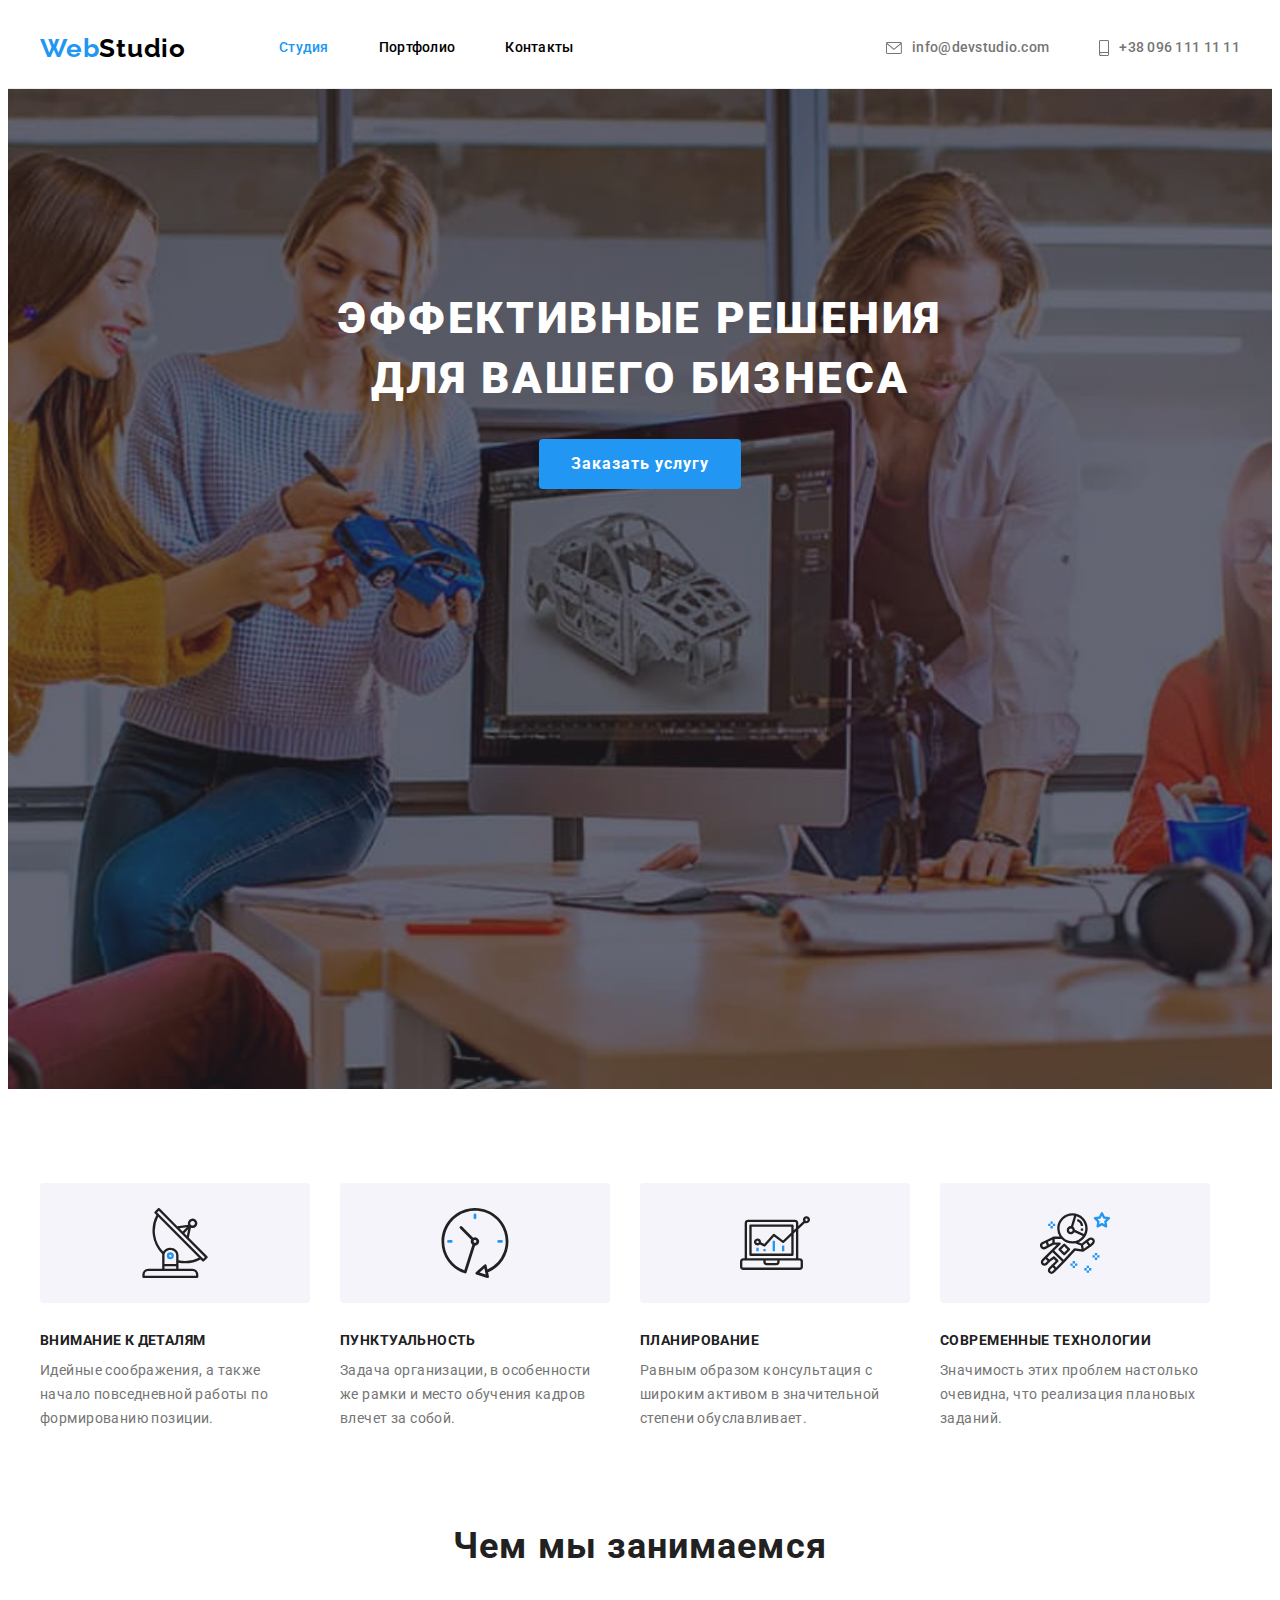
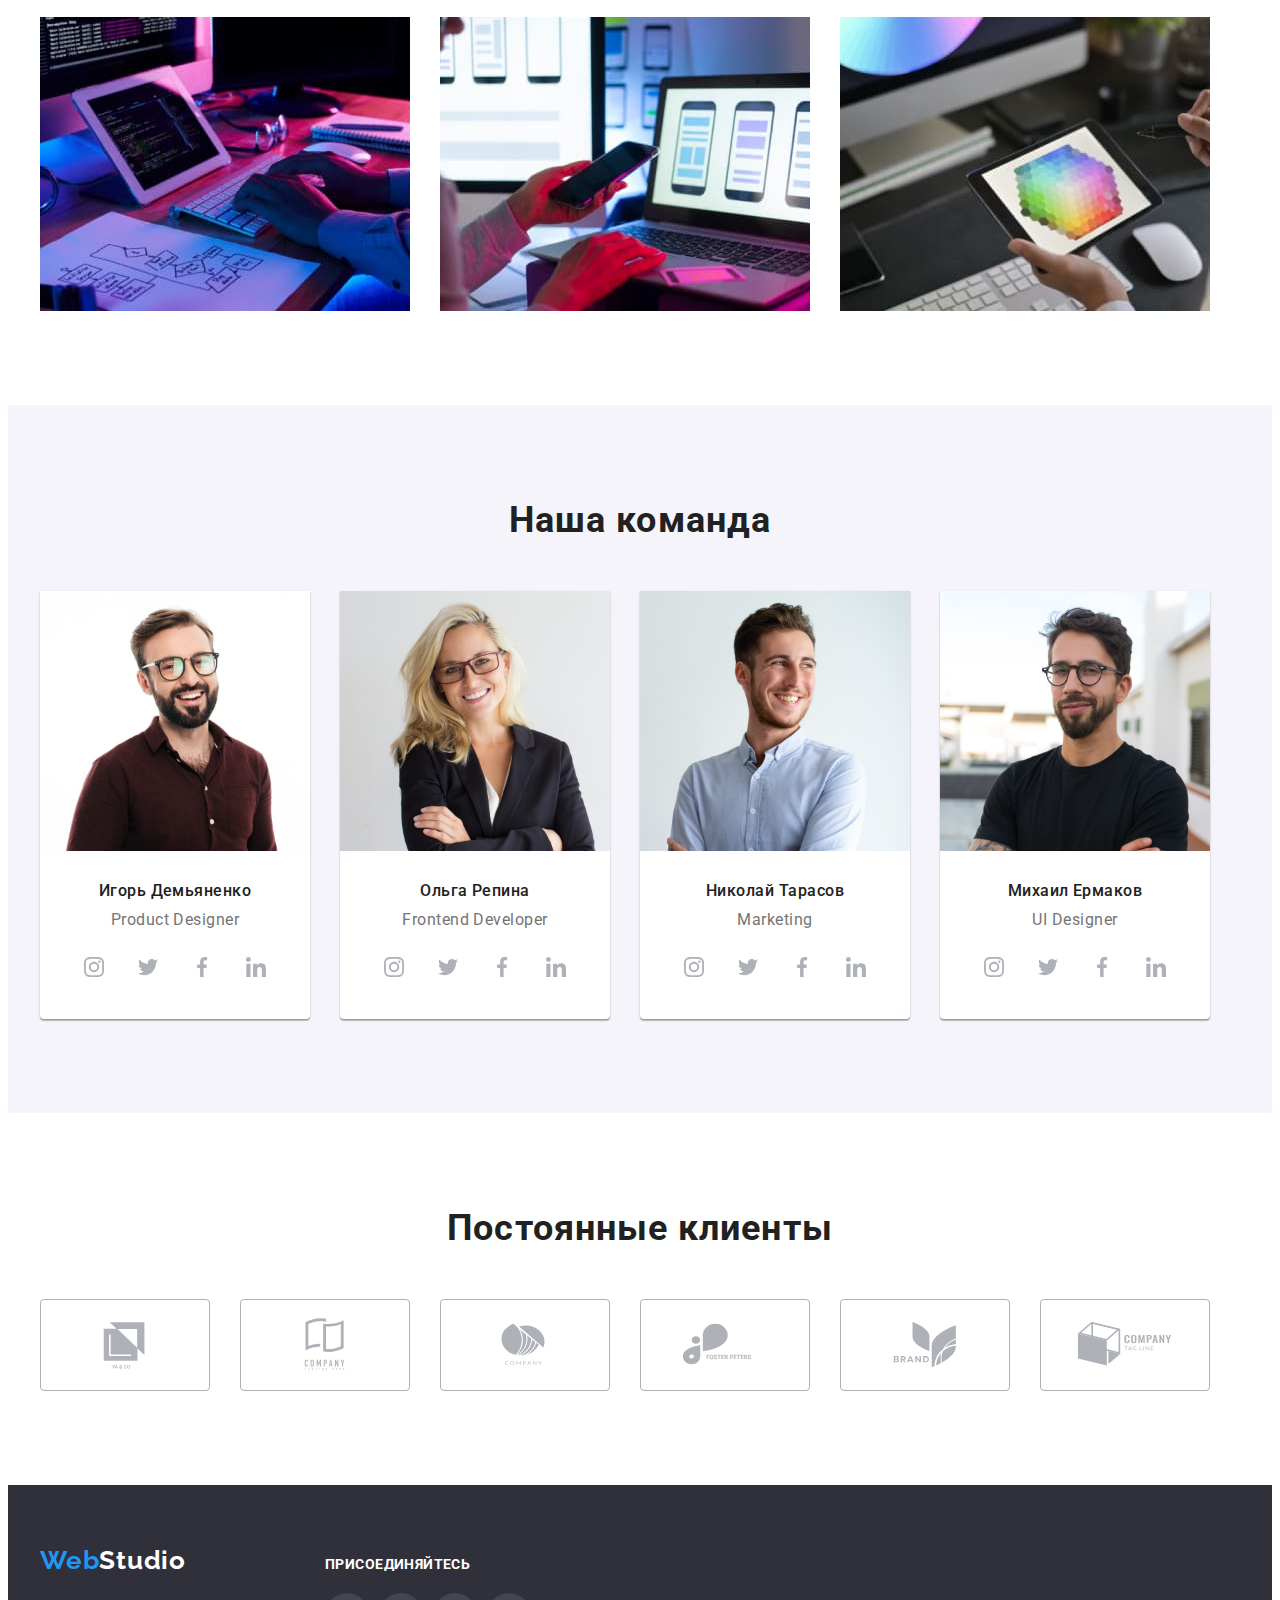
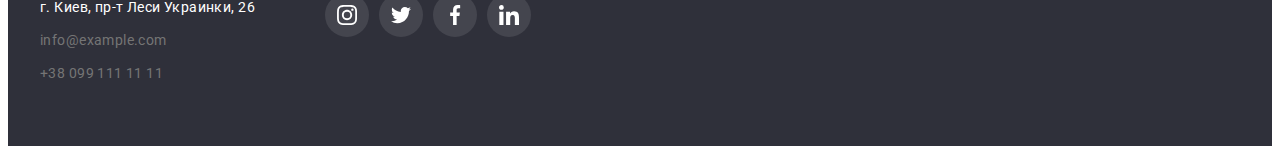
==== index.html @ c50fdee5 "start 5 hw" ====
<!DOCTYPE html>
<html lang="ru">
<head>
  <meta charset="UTF-8">
  <meta http-equiv="X-UA-Compatible" content="IE=edge">
  <meta name="viewport" content="width=device-width, initial-scale=1.0">
  <title>WebStudio</title>
  <link href="https://fonts.googleapis.com/css2?family=Raleway:wght@700&family=Roboto:wght@400;500;700;900&display=swap" rel="stylesheet">
  <link rel="stylesheet" 
   href="https://cdnjs.cloudflare.com/ajax/libs/modern-normalize/1.1.0/modern-normalize.min.css" integrity="sha512-wpPYUAdjBVSE4KJnH1VR1HeZfpl1ub8YT/NKx4PuQ5NmX2tKuGu6U/JRp5y+Y8XG2tV+wKQpNHVUX03MfMFn9Q==" 
   crossorigin="anonymous"
   referrerpolicy="no-referrer" />
  <link rel="stylesheet" href="./css/style.css">
</head>
<body>
  <!-- шапка страници-->
  <header class="header">
    <div class="header-container container">
      <nav class="header-navigation">
        <a class="header-logo link" href="" lang="en">
           <span class="header-logo-first">Web</span>Studio</a>
        <ul class="header-list list">
          <li class="header-item"><a class="header-link link current" href="">Студия</a></li>
          <li class="header-item"><a class="header-link link" href="./portfolio.html">Портфолио</a></li>
          <li class="header-item"><a class="header-link link" href="">Контакты</a></li>
        </ul>
      </nav>
      <ul class="header-inf list">
        <li class="header-inf-item"><a class="header-inf-link link" href="mailto:info@devstudio.com">
          <svg class="header-inf-icon-convert">
            <use href="./img/icons.svg#convert"></use>
          </svg>info@devstudio.com</a></li>
        <li class="header-inf-item"><a class="header-inf-link link" href="tel:+380961111111">
          <svg class="header-inf-icon-smartphone">
            <use href="./img/icons.svg#smartphone"></use>
          </svg>+38 096 111 11 11</a></li>
      </ul>
    </div>
  </header>
  <main>
    
    <!-- секция герой -->
     <section class="hero">
      <div class="hero-container container ">
        <h1 class="hero-title">Эффективные решения для вашего бизнеса</h1>
        <button class="hero-btn" type="button">Заказать услугу</button>
      </div>
     </section>
    <!-- секция инфо о работе -->
     <section class="about section">
      <div class="container">
        <h2 class="about-title visually-hidden">Секция о работе</h2> <!-- скрытый заголовок -->
        <ul class="about-list list">
          
          <li class="about-item">
            <div class="about-item-icon">
              <svg class="about-icon" width="70" height="70">
                <use href="./img/icons.svg#antenna" ></use>
              </svg>
            </div >
            <h3 class="about-item-title">Внимание к деталям</h3>
            <p class="about-item-text">Идейные соображения, а также начало повседневной работы по формированию позиции.</p>
          </li>

          <li class="about-item">
            <div class="about-item-icon">
              <svg class="about-icon" width="70" height="70">
                <use href="./img/icons.svg#clock"></use>
              </svg>
            </div >
            <h3 class="about-item-title">Пунктуальность</h3>
            <p class="about-item-text">Задача организации, в особенности же рамки и место обучения кадров влечет за собой.</p>
          </li>

          <li class="about-item">
            <div class="about-item-icon">
              <svg class="about-icon" width="70" height="70">
                <use href="./img/icons.svg#diagram"></use>
              </svg>
            </div>
            <h3 class="about-item-title">Планирование</h3>
            <p class="about-item-text">Равным образом консультация с широким активом в значительной степени обуславливает.</p>
          </li>

          <li class="about-item">
            <div class="about-item-icon">
              <svg class="about-icon" width="70" height="70">
                <use href="./img/icons.svg#astronaut"></use>
              </svg>
            </div>
            <h3 class="about-item-title">Современные технологии</h3>
            <p class="about-item-text">Значимость этих проблем настолько очевидна, что реализация плановых заданий.</p>
          </li>
        </ul>
      </div>
     </section>
    <!-- секция чем занимаемся -->
     <section class="work section">
      <div class="container">
        <h2 class="work-title">Чем мы занимаемся</h2>
        <ul class="work-list list">
          <li class="work-item"><img src="./img/work1.jpg" alt="написание кода на техническом устройстве" width="370" height="294"></li>
          <li class="work-item"><img src="./img/work2.jpg" alt="дизайн продукта" width="370" height="294"></li>
          <li class="work-item"><img src="./img/work3.jpg" alt="выбор колористики" width="370" height="294"></li>
        </ul>
      </div>
     </section>
    <!-- секция инфо о команде -->
     <section class="comand section">
      <div class="container">
        <h2 class="comand-title">Наша команда</h2>
        <ul class="comand-list list">
          <li class="comand-item">
            <img src="./img/person1.jpg" alt="первый член команды" width="270" height="260">
            <div class="comand-box">
              <h3 class="comand-item-name">Игорь Демьяненко</h3>
              <p class="comand-item-work" lang="en">Product Designer</p>
              <ul class="comand-social-list list">

                <li class="comand-social-item"><a class="comand-social-link link" href="">
                  <svg class="comand-social-icon" width="20" height="20">
                    <use href="./img/icons.svg#instagram"></use>
                  </svg></a></li>
                
                <li class="comand-social-item"><a class="comand-social-link link" href="">
                  <svg class="comand-social-icon" width="20" height="20">
                    <use href="./img/icons.svg#twitter"></use>
                  </svg></a></li>

                <li class="comand-social-item"><a class="comand-social-link link" href="">
                  <svg class="comand-social-icon" width="20" height="20">
                    <use href="./img/icons.svg#facebook" ></use>
                  </svg></a></li>

                <li class="comand-social-item"><a class="comand-social-link link" href="">
                  <svg class="comand-social-icon" width="20" height="20">
                    <use href="./img/icons.svg#linkedin" ></use>
                  </svg></a></li>
              </ul>
            </div>  
          </li>

          <li class="comand-item">
            <img src="./img/person2.jpg" alt="второй член команды" width="270" height="260">
            <div class="comand-box">
              <h3 class="comand-item-name">Ольга Репина</h3>
              <p class="comand-item-work" lang="en">Frontend Developer</p>
              <ul class="comand-social-list list">

                <li class="comand-social-item"><a class="comand-social-link link" href="">
                  <svg class="comand-social-icon" width="20" height="20">
                    <use href="./img/icons.svg#instagram"></use>
                  </svg></a></li>
                
                <li class="comand-social-item"><a class="comand-social-link link" href="">
                  <svg class="comand-social-icon" width="20" height="20">
                    <use href="./img/icons.svg#twitter"></use>
                  </svg></a></li>

                <li class="comand-social-item"><a class="comand-social-link link" href="">
                  <svg class="comand-social-icon" width="20" height="20">
                    <use href="./img/icons.svg#facebook" ></use>
                  </svg></a></li>

                <li class="comand-social-item"><a class="comand-social-link link" href="">
                  <svg class="comand-social-icon" width="20" height="20">
                    <use href="./img/icons.svg#linkedin" ></use>
                  </svg></a></li>
              </ul>
            </div>
          </li>

          <li class="comand-item">
            <img src="./img/person3.jpg" alt="третий член команды" width="270" height="260">
            <div class="comand-box">
              <h3 class="comand-item-name">Николай Тарасов</h3>
              <p class="comand-item-work" lang="en">Marketing</p>
              <ul class="comand-social-list list">

                <li class="comand-social-item"><a class="comand-social-link link" href="">
                  <svg class="comand-social-icon" width="20" height="20">
                    <use href="./img/icons.svg#instagram"></use>
                  </svg></a></li>
                
                <li class="comand-social-item"><a class="comand-social-link link" href="">
                  <svg class="comand-social-icon" width="20" height="20">
                    <use href="./img/icons.svg#twitter"></use>
                  </svg></a></li>

                <li class="comand-social-item"><a class="comand-social-link link" href="">
                  <svg class="comand-social-icon" width="20" height="20">
                    <use href="./img/icons.svg#facebook" ></use>
                  </svg></a></li>

                <li class="comand-social-item"><a class="comand-social-link link" href="">
                  <svg class="comand-social-icon" width="20" height="20">
                    <use href="./img/icons.svg#linkedin" ></use>
                  </svg></a></li>
              </ul>
            </div>
          </li>

          <li class="comand-item">
            <img src="./img/person4.jpg" alt="четвертый член команды" width="270" height="260">
            <div class="comand-box">
              <h3 class="comand-item-name">Михаил Ермаков</h3>
              <p class="comand-item-work" lang="en">UI Designer</p>
              <ul class="comand-social-list list">

                <li class="comand-social-item"><a class="comand-social-link link" href="">
                  <svg class="comand-social-icon" width="20" height="20">
                    <use href="./img/icons.svg#instagram"></use>
                  </svg></a></li>
                
                <li class="comand-social-item"><a class="comand-social-link link" href="">
                  <svg class="comand-social-icon" width="20" height="20">
                    <use href="./img/icons.svg#twitter"></use>
                  </svg></a></li>

                <li class="comand-social-item"><a class="comand-social-link link" href="">
                  <svg class="comand-social-icon" width="20" height="20">
                    <use href="./img/icons.svg#facebook" ></use>
                  </svg></a></li>

                <li class="comand-social-item"><a class="comand-social-link link" href="">
                  <svg class="comand-social-icon" width="20" height="20">
                    <use href="./img/icons.svg#linkedin" ></use>
                  </svg></a></li>
              </ul>
            </div>
          </li>
        </ul>
      </div>  
     </section>
    <!--  секция постоянные клиенты-->
     <section class="clients section">
       <div class="container">
        <h2 class="clients-title">Постоянные клиенты</h2>
        <ul class="clients-list list">
          <li class="clients-item"><a class="clients-link link" href="">
            <svg class="clients-icon" width="106" height="60">
              <use href="./img/icons.svg#client1"></use>
            </svg></a></li>
          <li class="clients-item"><a class="clients-link link" href="">
            <svg class="clients-icon" width="106" height="60">
              <use href="./img/icons.svg#client2"></use>
            </svg> 
          </a></li>
          <li class="clients-item"><a class="clients-link link" href="">
            <svg class="clients-icon" width="106" height="60">
              <use href="./img/icons.svg#client3"></use>
            </svg> 
          </a></li>
          <li class="clients-item"><a class="clients-link link" href="">
            <svg class="clients-icon" width="106" height="60">
              <use href="./img/icons.svg#client4"></use>
            </svg> 
          </a></li>
          <li class="clients-item"><a class="clients-link link" href="">
            <svg class="clients-icon" width="106" height="60">
              <use href="./img/icons.svg#client5"></use>
            </svg> 
          </a></li>
          <li class="clients-item"><a class="clients-link link" href="">
            <svg class="clients-icon" width="106" height="60">
              <use href="./img/icons.svg#client6"></use>
            </svg> 
          </a></li>
        </ul>
       </div> 
     </section>
  </main>
  <footer class="footer">
    <div class="general-box container">
      <div class="footer-navigation">
          <a class="footer-logo link" href="" lang="en"><span class="footer-logo-first">Web</span>Studio</a>
          <address class="footer-address">
          <ul class="footer-adress-list list">
            <li class="footer-adress-item">
              <a class="footer-adress-nav-link link" href="https://goo.gl/maps/MZJRuHexeMQYuUyE6" target="_blank" rel="noopener noreferrer">г. Киев, пр-т Леси Украинки, 26</a>
            </li>

            <li class="footer-adress-item">
              <a class="footer-adress-link link" href="mailto:info@example.com">info@example.com</a>
            </li>
            
            <li class="footer-adress-item">
              <a class="footer-adress-link link" href="tel:+380991111111">+38 099 111 11 11</a>
            </li>
          </ul>
        </address> 
      </div>
    <div class="join">
      <p class="join-item-text">ПРИСОЕДИНЯЙТЕСЬ</p>
      <ul class="join-list list">

        <li class="join-item"><a class="join-link link" href="">
          <svg class="join-icon" width="20" height="20">
            <use href="./img/icons.svg#instagram"></use>
          </svg></a></li>
        
        <li class="join-item"><a class="join-link link" href="">
          <svg class="join-icon" width="20" height="20">
            <use href="./img/icons.svg#twitter"></use>
          </svg></a></li>

        <li class="join-item"><a class="join-link link" href="">
          <svg class="join-icon" width="20" height="20">
            <use href="./img/icons.svg#facebook" ></use>
          </svg></a></li>

        <li class="join-item"><a class="join-link link" href="">
          <svg class="join-icon" width="20" height="20">
            <use href="./img/icons.svg#linkedin" ></use>
          </svg></a></li>
      </ul>
    </div> 
    </div>
  </footer>
</body>
</html>
---- css/style.css ----
:root {
    --accent-color: #2196F3;
    --primary-color: #757575;
    --header-logo-color: #000000;
    --main-title-color:#212121;
    --hero-title-color: #ffffff;
    --footer-tel-mail-text-color: rgba(255, 255, 255, 0,6);
    --hero-btn-color: #188CE8;
    --background-about-icon: #F5F4FA;

    --social-icon: #AFB1B8;

    --second-background-color:#F5F4FA;
    --main-background-color: #2F303A;
    --border-color: #ECECEC;
    --border-color-filter: #EEEEEE;
    --box-shadow-comand:0px 1px 3px rgba(0, 0, 0, 0.12), 0px 1px 1px rgba(0, 0, 0, 0.14), 0px 2px 1px rgba(0, 0, 0, 0.2)
   

}

p, h1, h2, h3, h4, h5, h6{
    margin: 0px;
}
ul{
    margin: 0;
    padding: 0;
}
.container{
    width: 1200px;
    padding-left: 15px;
    padding-right: 15px;
    margin: 0 auto;
    /* background-color: pink; */
}
body {
    font-family: "Roboto",sans-serif;
    color: var(--primary-color);
    background-color: var(--hero-title-color);
}
.list {
    list-style: none;
}
.link {
    text-decoration: none;
}
.visually-hidden {
    position: absolute;
    white-space: nowrap;
    width: 1px;
    height: 1px;
    overflow: hidden;
    border: 0;
    padding: 0;
    clip: rect(0 0 0 0);
    clip-path: inset(50%);
    margin: -1px;
}
.header-list .header-link.current {
    color: var(--accent-color);
}
.filter-btn-list .filter-btn.current {
    color: var(--hero-title-color);
    background-color: var(--accent-color);
}

.section{
    padding: 94px 0;
}
img{
    display: block;
    max-width: 100%;
    height: auto;
}
/* -------------------header--------------------------- */
.header{
    border-bottom: 1px solid var(--border-color);
 
}
.header-container{
    display: flex;
    align-items: center;
}
.header-navigation{
    display: flex;
    align-items: center;
}
.header-logo {
    margin-right: 93px;

    padding-top: 24px;
    padding-bottom: 24px;  
    font-family: Raleway;
    font-weight: 700;
    font-size: 26px;
    line-height: 1.09;
    letter-spacing: 0.03em;
    color: var(--header-logo-color);
}

.header-logo-first {
    color: var(--accent-color);
}
.header-link {
    display: block;
    padding-top: 32px;
    padding-bottom: 32px;

    font-weight: 500;
    font-size: 14px;
    line-height: 1.14;
    letter-spacing: 0.02em;
    color: var(--header-logo-color);
}
.header-link:hover,
.header-link:focus,
.header-inf-link:hover,
.header-inf-link:focus{
    color: var(--accent-color);
}
.header-inf{
    display: flex;
    margin-left: auto;

    }
.header-inf-link {
    padding-top: 32px;
    padding-bottom: 32px;
    display: flex;
    align-items: center;

    font-weight: 500;
    font-size: 14px;
    line-height: 1.14;
    letter-spacing: 0.02em;
    color: var(--primary-color);


}
.header-inf-icon-convert{
    margin-right: 10px;

    width: 16px;
    height: 12px;
    fill: currentColor;
    
}
.header-inf-icon-smartphone{
    margin-right: 10px;

    width: 10px;
    height: 16px;  
    fill: currentColor  
}
.header-inf-item + .header-inf-item {
    margin-left: 50px;
}

.header-list{
    display: flex;
}
.header-item:not(:last-child){
    margin-right: 50px;
}


/* -------------------hero--------------------------- */
.hero {
   
    text-align: center  ;

    padding: 200px 0;
    max-width: 1600px;
    height: 600px;
    margin-left: auto;
    margin-right: auto;

    background-color: var(--main-background-color); 
    background-image:
    linear-gradient( 
        rgba(47, 48, 58, 0.4),
    rgba(47, 48, 58, 0.4)
    ),
    url(../img/hero.jpg);
    background-repeat: no-repeat;
    background-position: center;
    background-size: cover;
}

.hero-title {
    margin: 0 auto 30px;


    width: 696px;  
    font-weight: 900;
    font-size: 44px;
    line-height: 1.36;
    text-align: center;
    letter-spacing: 0.06em;
    text-transform: uppercase;
    color: var(--hero-title-color);
}
.hero-btn {    
    border-radius: 4px;
    border: 0px;
    min-width: 200px;   
    padding: 10px 32px;

    font-style: normal;
    font-family: inherit;
    font-weight: 700;
    font-size: 16px;
    line-height: 1.87;
    
    align-items: center;
    text-align: center;
    letter-spacing: 0.06em;
    color: var(--hero-title-color);
    cursor: pointer;
    background-color: var(--accent-color);
  
}
.hero-btn:focus,
.hero-btn:hover{
    background-color: var(--hero-btn-color) ;
}
/* -------------------about--------------------------- */
.about-list{
    display: flex;
    flex-wrap: wrap;
}
.about-item{
    width: 270px;
    
}
.about-item:not(:nth-child(4n)){
    margin-right: 30px;
}
.about-item-icon{
    display: flex;
    width: 270px;
    height: 120px;
    justify-content: center;
    align-items: center;
    /* padding: 25px 100px; */
    background-color: var(--background-about-icon);
    margin-bottom: 30px;
    border-radius: 4px;
}

.about-item-title {
    margin-bottom: 10px;

    font-weight: 700;
    font-size: 14px;
    line-height: 1.14;
    letter-spacing: 0.03em;
    text-transform: uppercase;
    color: var(--main-title-color);   
 
}
.about-item-text {
    font-size: 14px;
    line-height: 1.71;
    letter-spacing: 0.03em;
}
/* -------------------work--------------------------- */
.work{
    padding-top: 0;
}
.work-list{
    display: flex;
    flex-wrap: wrap;
}
.work-item:not(:nth-child(3n)){
    margin-right: 30px;
}
.work-title {
    margin-bottom: 50px;

    font-weight: 700;
    font-size: 36px;
    line-height: 1.17;
    text-align: center;
    letter-spacing: 0.03em;
    color: var(--main-title-color);
}
/* -------------------comand--------------------------- */
.comand {
    background-color: var(--second-background-color);
}
.comand-list{
    display: flex;
    flex-wrap: wrap;
}
.comand-item {
    background-color: var(--hero-title-color);
    border-radius: 0px 0px 4px 4px;
    box-shadow: var(--box-shadow-comand);
}
.comand-item:not(:nth-child(4n)){
    margin-right: 30px;
}
.comand-title {
    margin-bottom: 50px;

    font-style: normal; 
    font-weight: 700;
    font-size: 36px;
    line-height: 1.17;
    text-align: center;
    letter-spacing: 0.03em;
    color: var(--main-title-color);
}
.comand-box{
    padding-top: 30px;
    padding-bottom: 30px;
}
.comand-item-name {
    margin-bottom: 10px; 

    font-weight: 500;
    font-size: 16px;
    line-height: 1.19;
    text-align: center;
    letter-spacing: 0.03em;
    color: var(--main-title-color);
}
.comand-item-work {
    margin-bottom: 16px;
   
    font-size: 16px;
    line-height: 1.19;
    text-align: center;
    letter-spacing: 0.03em;
    
    color: var(--primary-color);
}


.comand-social-list{
    display: flex;
    justify-content: center;

}
.comand-social-item:not(:last-child){
    margin-right: 10px;
}

.comand-social-link{
    display: flex;
    width: 44px;
    height: 44px;
    justify-content: center;
    align-items: center; 

    color: var(--social-icon);
}

.comand-social-link:hover,
.comand-social-link:focus{
   
    background-color: var(--accent-color);
    border-radius: 50% 50%;
    color: var(--hero-title-color);
}
.comand-social-icon{
    fill: currentColor;
}


/* -------------------clients--------------------------- */
.clients-title{
    margin-bottom: 50px;
 
    font-style: normal;
    font-weight: 700;
    font-size: 36px;
    line-height: 1.17;
    text-align: center;
    letter-spacing: 0.03em;

    color: var(--main-title-color);
    }

.clients-list{
    display: flex;
    flex-wrap: wrap;

    margin-left:-30px;
    margin-top: -30px;
        
}
.clients-item{
    margin: 0;
    padding: 0;
    flex-basis: calc(100% / 6 -30px);
    margin-left: 30px;
    margin-top: 30px;
}

.clients-link{
   display: flex;
   width: 170px;
   height: 92px;
   justify-content: center;
   align-items: center;
 
   border: 1px solid var(--social-icon);
   box-sizing: border-box;
   border-radius: 4px;

   color: var(--social-icon);
}
.clients-icon{
   fill: currentColor;
}

.clients-link:hover,
.clients-link:focus{
    color: var(--accent-color);
    border-color: var(--accent-color);

}



/* -------------------footer--------------------------- */
.footer {
    background-color: var(--main-background-color);
    padding-top: 60px;
    padding-bottom: 60px;
}
.footer-logo {
    display: block;
    margin-bottom: 20px;

    font-family: Raleway;
    font-style: normal;
    font-weight: 700;
    font-size: 26px;
    line-height: 1.19;
    letter-spacing: 0.03em;
    color: var(--hero-title-color);
 }
.footer-adress-item:not(:last-child){
    margin-bottom: 9px;
}
.footer-logo-first{
    color: var(--accent-color);
}
.footer-adress-nav-link {
    font-style: normal;
    font-weight: normal;
    font-size: 14px;
    line-height: 1.71;
    letter-spacing: 0.03em;
    color: var(--hero-title-color);
}
.footer-adress-link {
    font-style: normal;
    font-weight: normal;
    font-size: 14px;
    line-height: 1.71;
    letter-spacing: 0.03em;
    color: var(--footer-tel-mail-text-color);
}
.footer-adress-nav-link:hover,
.footer-adress-nav-link:focus,
.footer-adress-link:hover,
.footer-adress-link:focus{
    color: var(--accent-color);
}

/* --------------------------- */
.general-box{
    display: flex;
    align-items: baseline;

 
}
.join{
    margin-left: 70px;
}
.join-list{
    display: flex;
}
.join-item-text{
    margin-bottom: 20px;

    font-style: normal;
    font-weight: 700;
    font-size: 14px;
    line-height: 1.14;
    letter-spacing: 0.03em;
    text-transform: uppercase;

    color: var(--hero-title-color);
}
.join-link{
    display: flex;
    width: 44px;
    height: 44px;

    justify-content: center;
    align-items: center;
    border-radius: 50% 50%;

    background: rgba(255, 255, 255, 0.1);
   
    color: var(--hero-title-color);
}
.join-link:hover,
.join-link:focus{
    background: var(--accent-color);
}
.join-icon{
    fill: currentColor;
}
.join-item:not(:last-child){
    margin-right: 10px;
}

/* -------------------PORTFOLIO.HTML--------------------------- */



/* -----------------filter-btn--------------------------------- */
.filter-btn-list{
    display: flex;
    margin-left: auto;
    margin-right: auto;
    margin-bottom: 50px;
    justify-content: center;
}
.filter-btn {
    display: inline-block;
    border-radius: 4px;
    border: 0px;
    padding: 6px 22px;

    background-color: var(--second-background-color);
    font-family: inherit;
    font-style: normal;
    font-weight: 500;
    font-size: 16px;
    line-height: 1.62;
    text-align: center;
    letter-spacing: 0.03em;

    color: var(--main-title-color);
    cursor: pointer;

}
.filter-btn-item:not(:last-child){
    margin-right: 8px;
}

.filter-btn:hover,
.filter-btn:focus {
    color: var(--hero-title-color);
    background-color: var(--accent-color);
    box-shadow: 0px 3px 1px rgba(0, 0, 0, 0.1), 0px 1px 2px rgba(0, 0, 0, 0.08), 0px 2px 2px rgba(0, 0, 0, 0.12);

}
/* ----------------filter-container--------------------------------? */
.filter-container-list{
    display: flex;
    flex-wrap: wrap;

    margin-left: -30px;
    margin-top: -30px;
}
.filter-container-item{
    margin: 0;
    padding: 0;
    flex-basis: calc(100% / 3 - 30px);
    margin-left: 30px;
    margin-top: 30px;
   
    border: 1px solid var(--border-color-filter);   
    background-color: var(--hero-title-color);
   
}

.filter-container-title {
    margin-bottom: 4px; 

    font-style: normal;
    font-weight: 700;
    font-size: 18px;
    line-height: 2;
    letter-spacing: 0.06em;
    color: var(--main-title-color);
}
.filter-container-after-title {
    font-size: 16px;
    line-height: 1.87;
    letter-spacing: 0.03em;
    color: var(--primary-color);
}
.filter-container-link {
    display: block;
    background-color: var(--hero-title-color);
}

.filter-container-link:focus,
.filter-container-link:hover{
    box-shadow: 0px 1px 1px rgba(0, 0, 0, 0.12), 0px 4px 4px rgba(0, 0, 0, 0.06), 1px 4px 6px rgba(0, 0, 0, 0.16);
}
.filter-box{
    padding: 20px 24px;
}
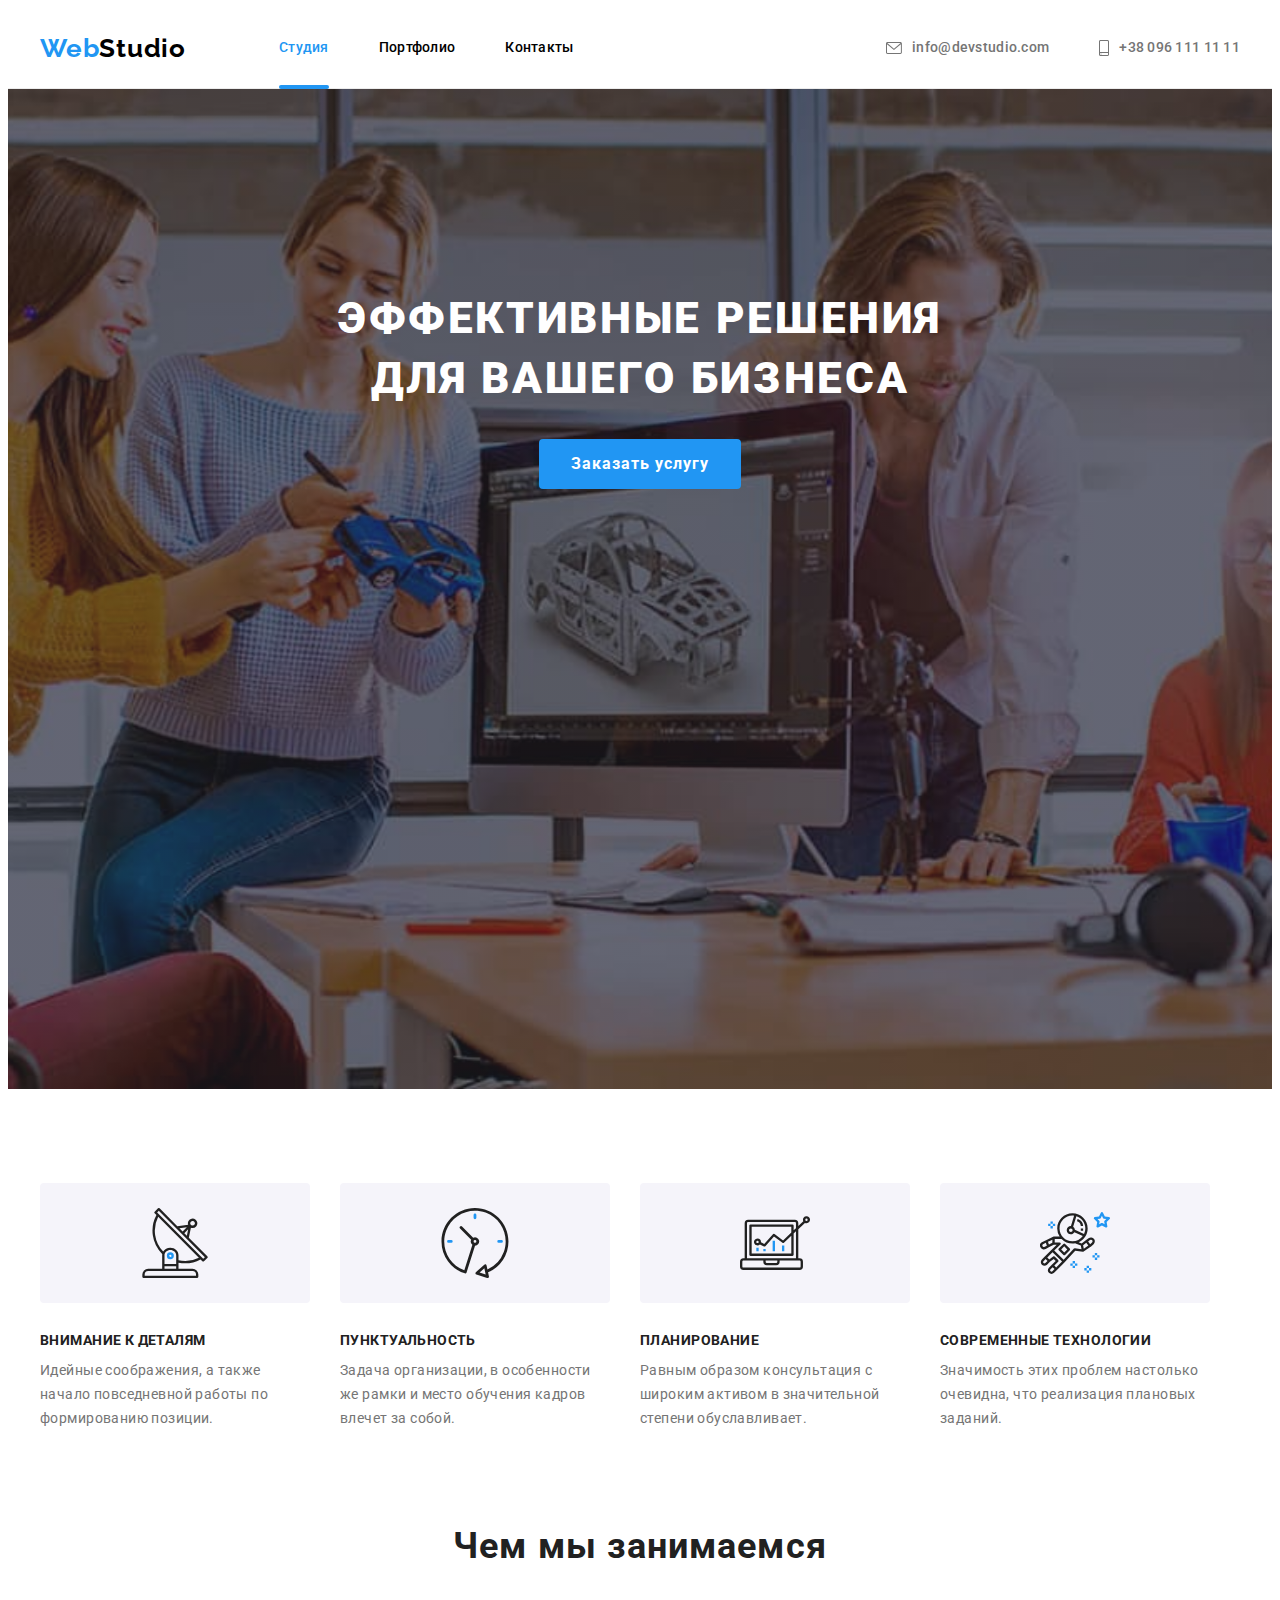
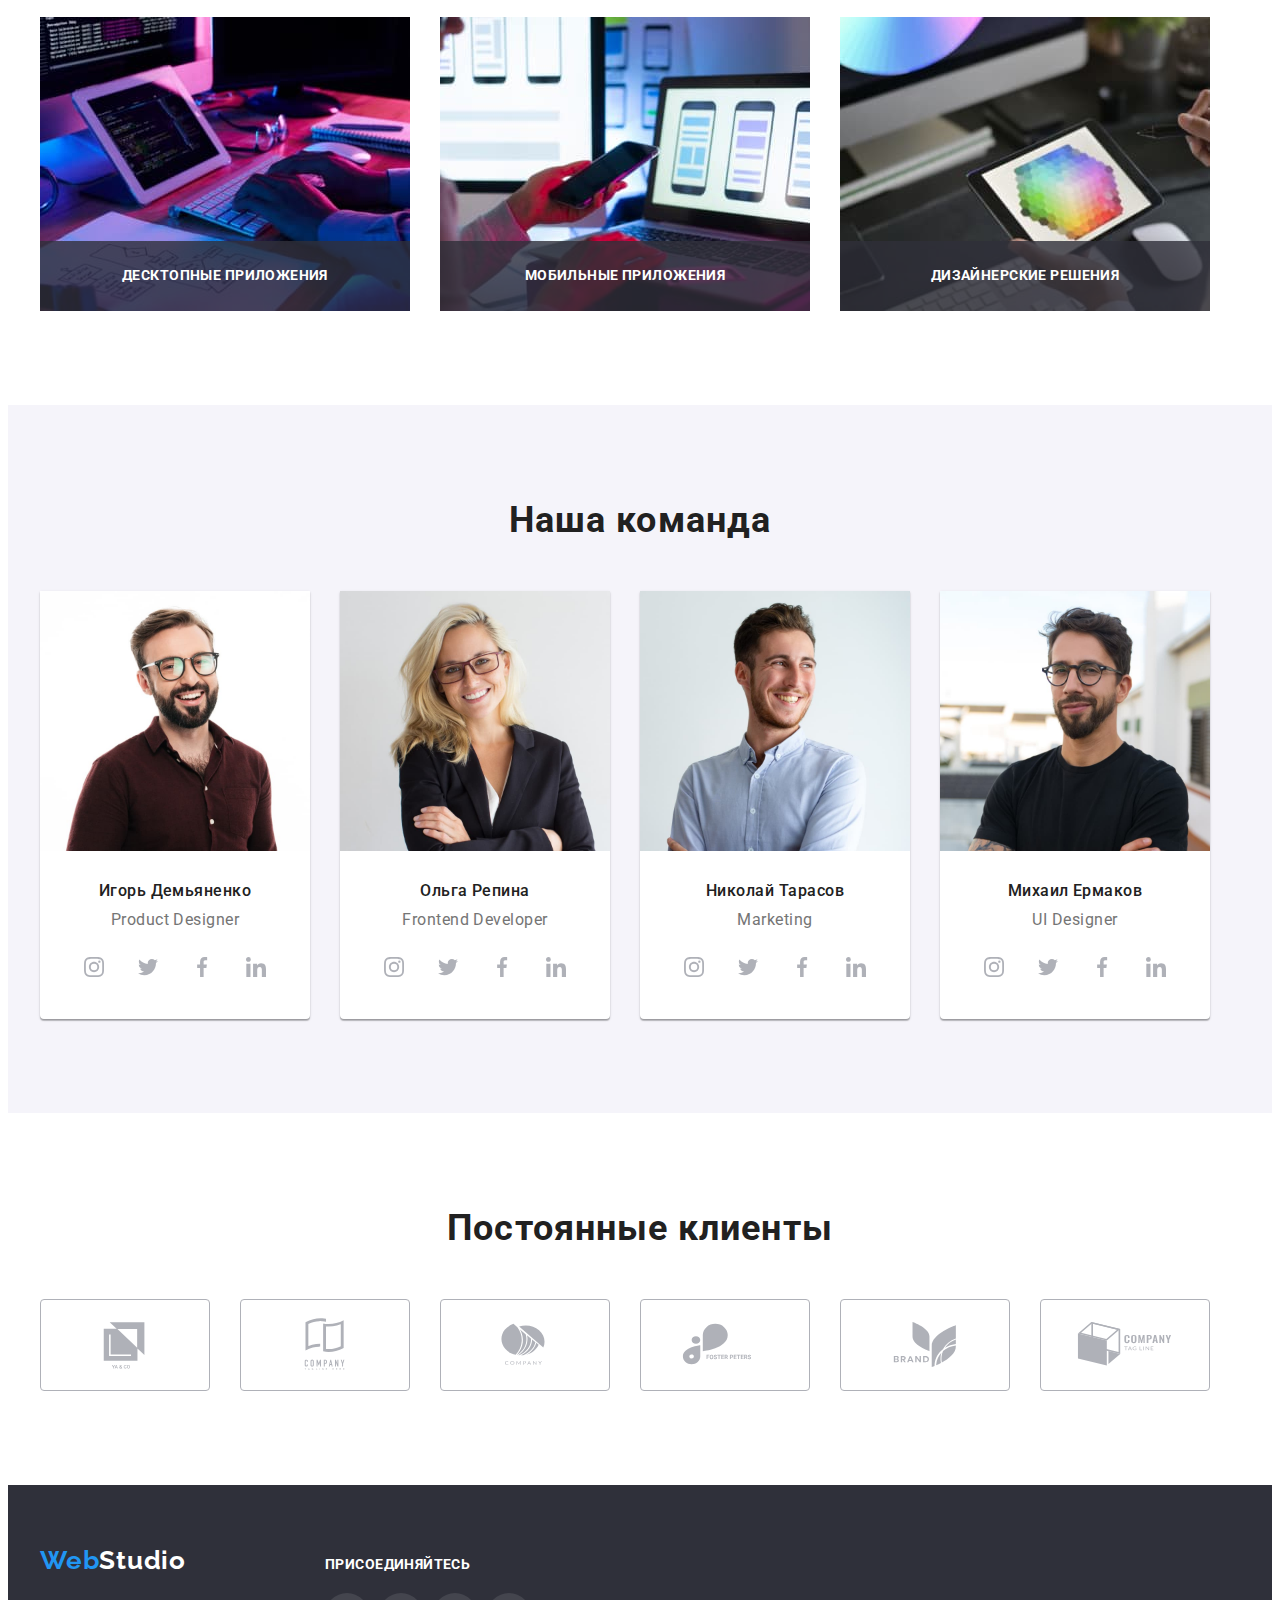
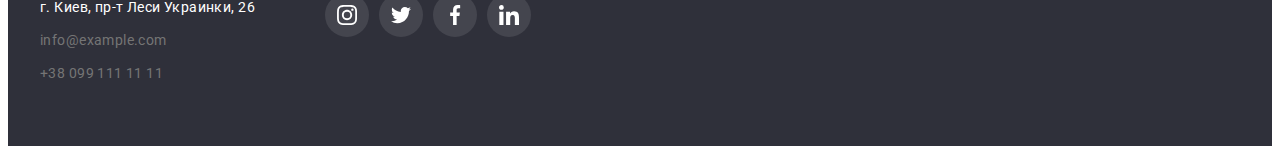
==== commit cd010e65: "absolute in section work" ====
--- a/index.html
+++ b/index.html
@@ -99,13 +99,22 @@
       <div class="container">
         <h2 class="work-title">Чем мы занимаемся</h2>
         <ul class="work-list list">
-          <li class="work-item"><img src="./img/work1.jpg" alt="написание кода на техническом устройстве" width="370" height="294"></li>
-          <li class="work-item"><img src="./img/work2.jpg" alt="дизайн продукта" width="370" height="294"></li>
-          <li class="work-item"><img src="./img/work3.jpg" alt="выбор колористики" width="370" height="294"></li>
+          <li class="work-item">
+            <img src="./img/work1.jpg" alt="написание кода на техническом устройстве" width="370" height="294">
+            <p class="work-text">Десктопные приложения</p>
+          </li>
+          <li class="work-item">
+            <img src="./img/work2.jpg" alt="дизайн продукта" width="370" height="294">
+            <p class="work-text">Мобильные приложения</p>
+          </li>
+          <li class="work-item">
+            <img src="./img/work3.jpg" alt="выбор колористики" width="370" height="294">
+            <p class="work-text">Дизайнерские решения</p>
+          </li>
         </ul>
       </div>
      </section>
-    <!-- секция инфо о команде -->
+    <!-- секция наша команда -->
      <section class="comand section">
       <div class="container">
         <h2 class="comand-title">Наша команда</h2>
--- a/css/style.css
+++ b/css/style.css
@@ -8,6 +8,7 @@
     --hero-btn-color: #188CE8;
     --background-about-icon: #F5F4FA;
 
+    --bg-work: rgba(47, 48, 58, 0.8);
     --social-icon: #AFB1B8;
 
     --second-background-color:#F5F4FA;
@@ -102,6 +103,8 @@
     color: var(--accent-color);
 }
 .header-link {
+    position: relative;
+
     display: block;
     padding-top: 32px;
     padding-bottom: 32px;
@@ -111,6 +114,24 @@
     line-height: 1.14;
     letter-spacing: 0.02em;
     color: var(--header-logo-color);
+
+
+    
+}
+.header-link.current::after{
+    position: absolute;
+    left: 0;
+    bottom: -1px;
+
+    content: "";
+    width: 100%;
+    height: 4px;
+
+    background-color: var(--accent-color);   
+    border-radius: 2px;
+
+
+
 }
 .header-link:hover,
 .header-link:focus,
@@ -285,6 +306,27 @@
     letter-spacing: 0.03em;
     color: var(--main-title-color);
 }
+.work-item{
+    position: relative;
+}
+.work-text{
+    position: absolute;
+    width: 100%;
+    left: 0;
+    bottom: 0;
+
+    padding: 27px 0;
+
+    font-weight: 700;
+    font-size: 14px;
+    line-height: 1.14;
+    text-align: center;
+    letter-spacing: 0.03em;
+    text-transform: uppercase;
+
+    color: var(--hero-title-color);
+    background: var(--bg-work);
+}
 /* -------------------comand--------------------------- */
 .comand {
     background-color: var(--second-background-color);
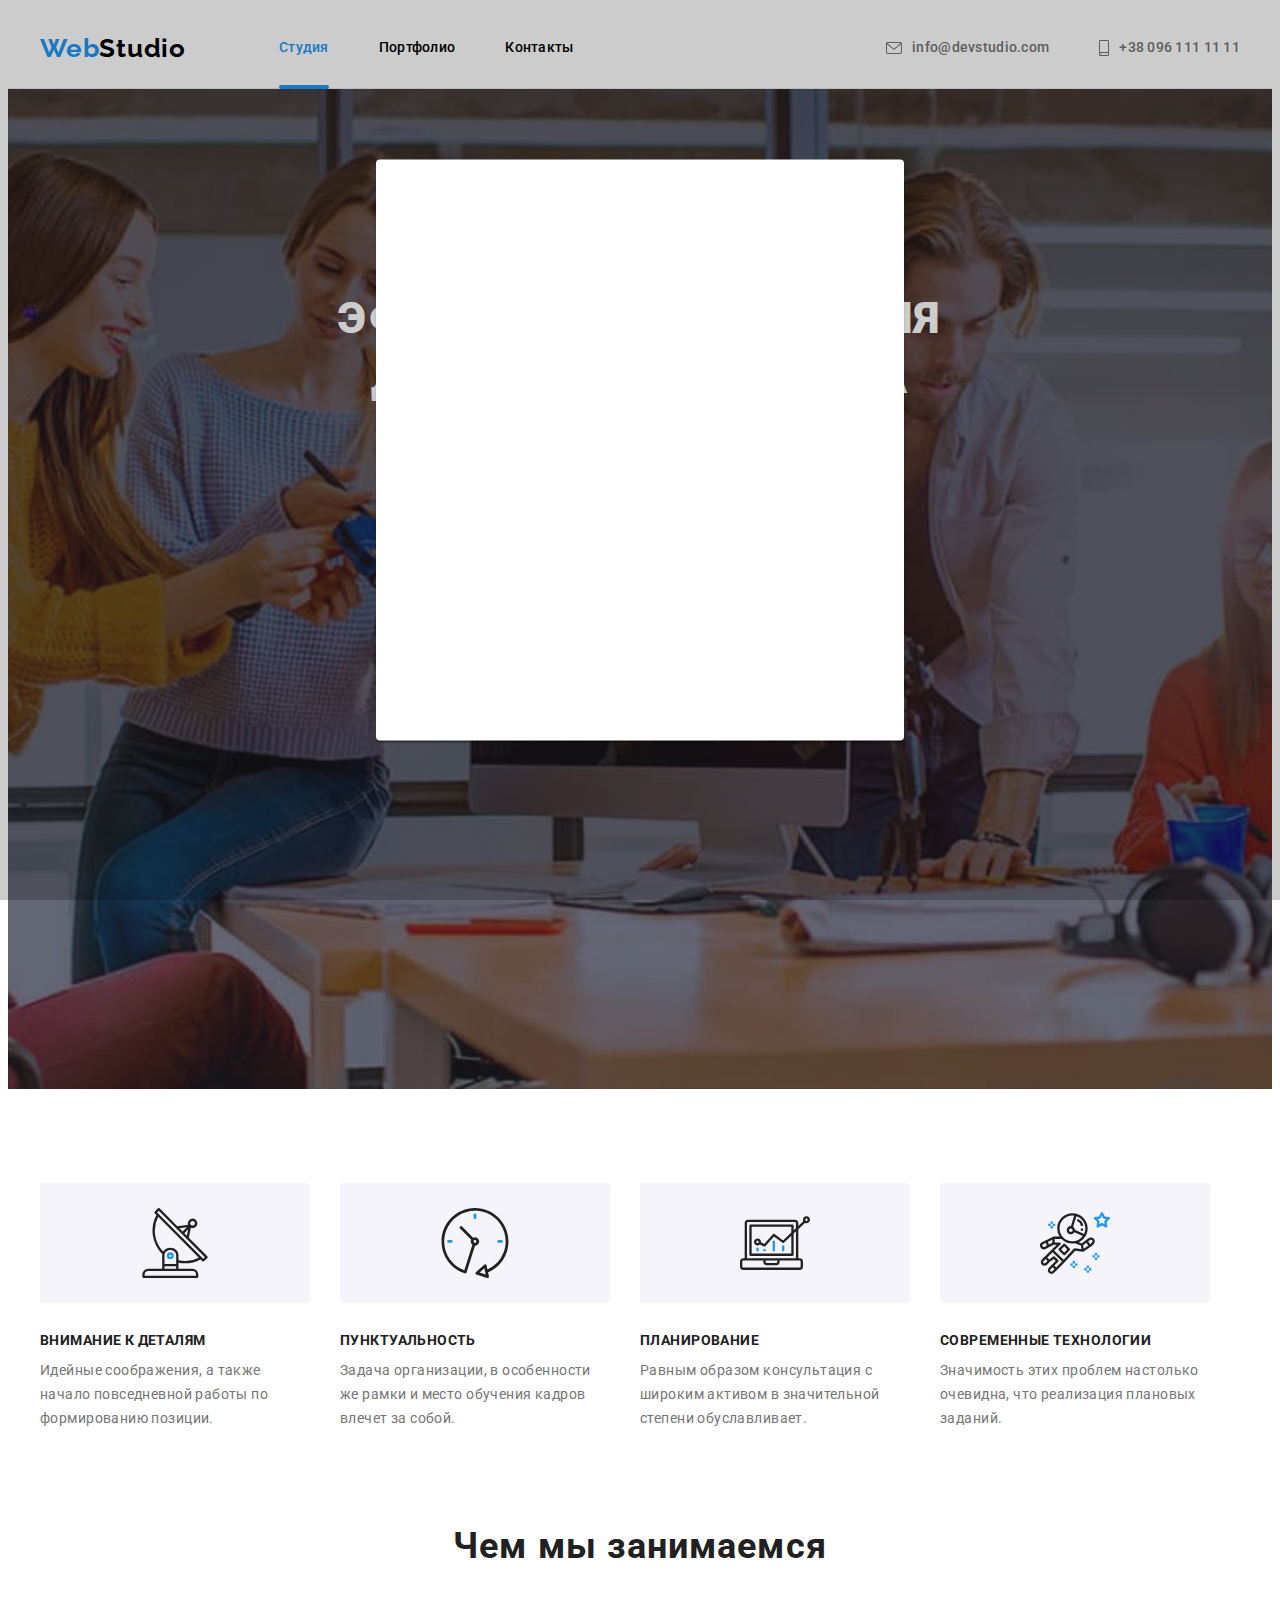
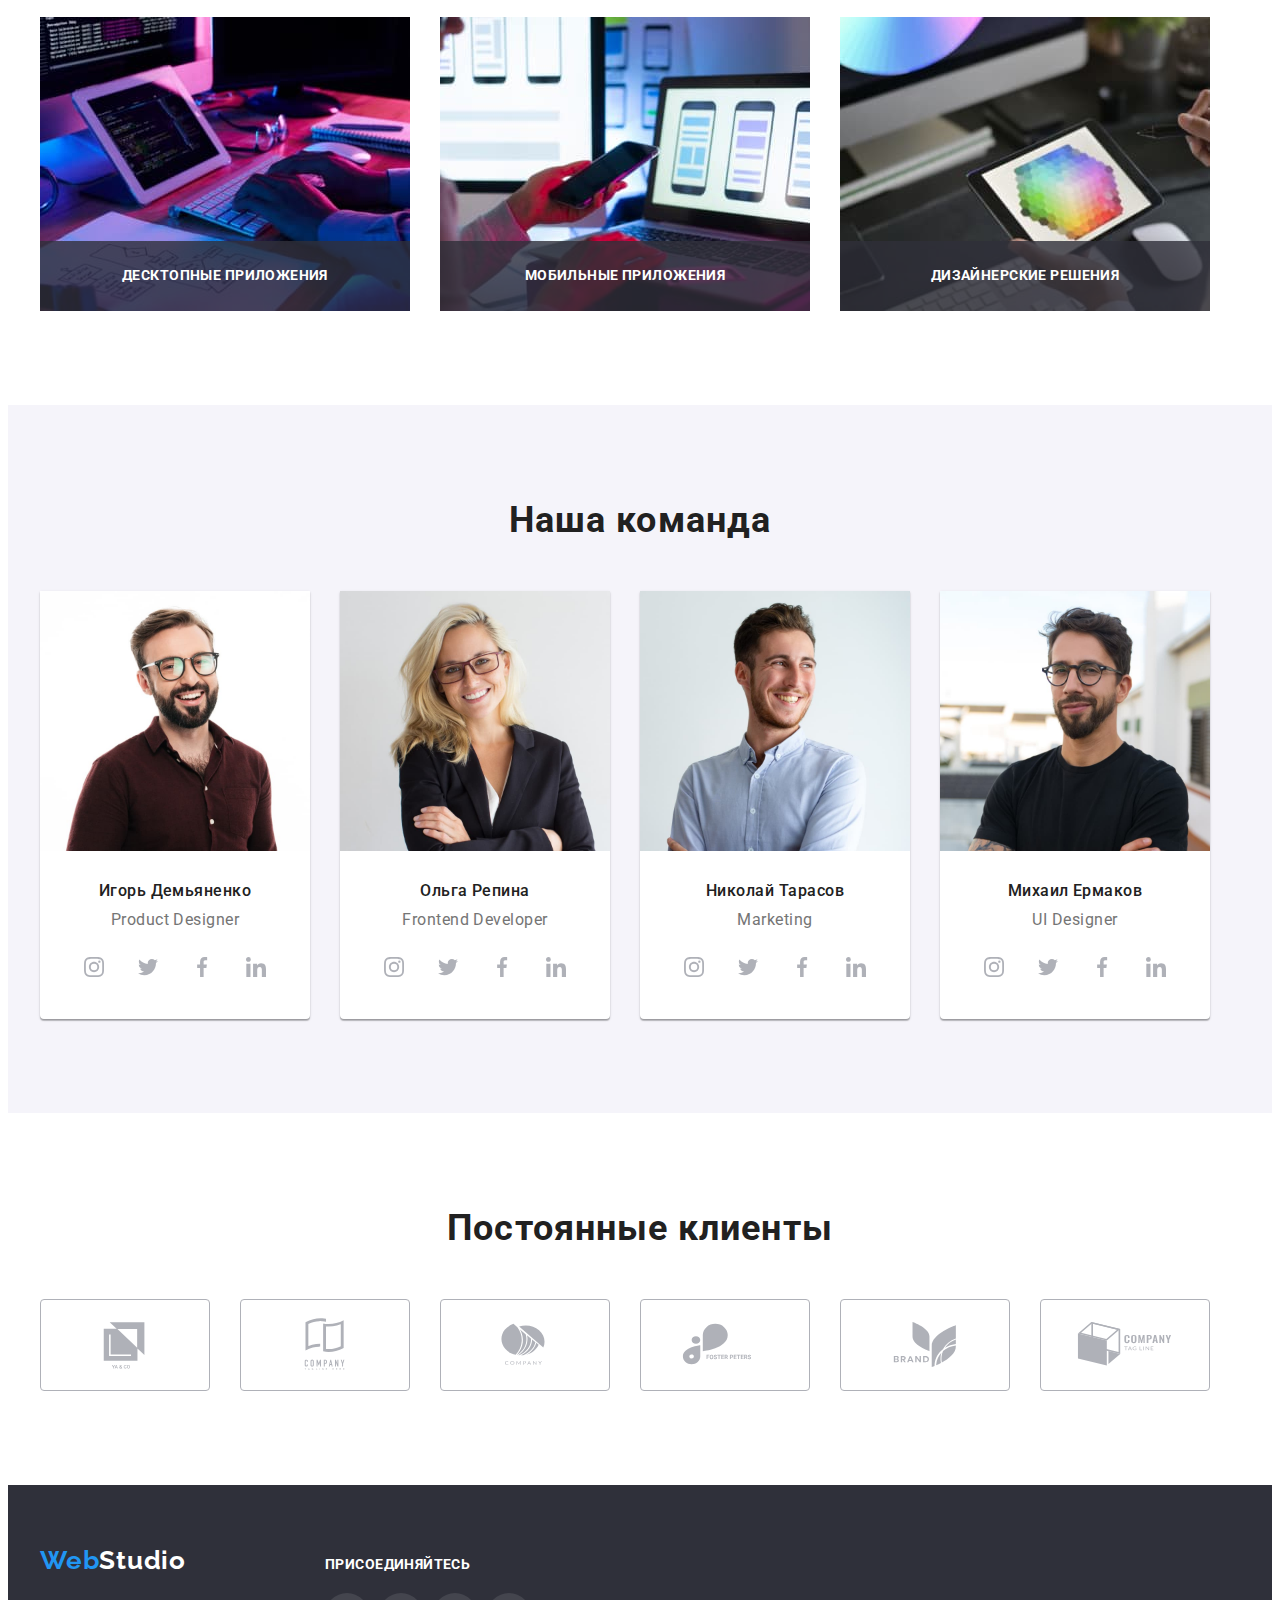
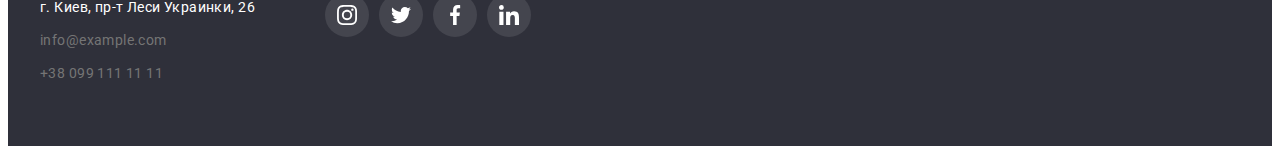
==== commit 5121b6f7: "backdrop" ====
--- a/index.html
+++ b/index.html
@@ -44,6 +44,11 @@
       <div class="hero-container container ">
         <h1 class="hero-title">Эффективные решения для вашего бизнеса</h1>
         <button class="hero-btn" type="button">Заказать услугу</button>
+        <div class="backdrop">
+          <div class="modal">
+            
+          </div>
+        </div>
       </div>
      </section>
     <!-- секция инфо о работе -->
@@ -101,15 +106,15 @@
         <ul class="work-list list">
           <li class="work-item">
             <img src="./img/work1.jpg" alt="написание кода на техническом устройстве" width="370" height="294">
-            <p class="work-text">Десктопные приложения</p>
+            <p class="work-item-text">Десктопные приложения</p>
           </li>
           <li class="work-item">
             <img src="./img/work2.jpg" alt="дизайн продукта" width="370" height="294">
-            <p class="work-text">Мобильные приложения</p>
+            <p class="work-item-text">Мобильные приложения</p>
           </li>
           <li class="work-item">
             <img src="./img/work3.jpg" alt="выбор колористики" width="370" height="294">
-            <p class="work-text">Дизайнерские решения</p>
+            <p class="work-item-text">Дизайнерские решения</p>
           </li>
         </ul>
       </div>
@@ -326,5 +331,6 @@
     </div> 
     </div>
   </footer>
+  <script src="./js/modal.js"></script>
 </body>
 </html>--- a/css/style.css
+++ b/css/style.css
@@ -8,15 +8,17 @@
     --hero-btn-color: #188CE8;
     --background-about-icon: #F5F4FA;
 
-    --bg-work: rgba(47, 48, 58, 0.8);
+    --bg-overlay-work: rgba(47, 48, 58, 0.8);
+    --bg-overlay-filter:rgba(33, 150, 243, 0.9);
+    --bg-backdrop: rgba(0, 0, 0, 0.2);
     --social-icon: #AFB1B8;
 
     --second-background-color:#F5F4FA;
     --main-background-color: #2F303A;
     --border-color: #ECECEC;
     --border-color-filter: #EEEEEE;
-    --box-shadow-comand:0px 1px 3px rgba(0, 0, 0, 0.12), 0px 1px 1px rgba(0, 0, 0, 0.14), 0px 2px 1px rgba(0, 0, 0, 0.2)
-   
+    --box-shadow-comand:0px 1px 3px rgba(0, 0, 0, 0.12), 0px 1px 1px rgba(0, 0, 0, 0.14), 0px 2px 1px rgba(0, 0, 0, 0.2);
+    --modal-shadow:0px 1px 3px rgba(0, 0, 0, 0.12), 0px 1px 1px rgba(0, 0, 0, 0.14), 0px 2px 1px rgba(0, 0, 0, 0.2);
 
 }
 
@@ -245,6 +247,30 @@
 .hero-btn:hover{
     background-color: var(--hero-btn-color) ;
 }
+/* -------------------modal--------------------------- */
+.backdrop{
+    position: fixed;
+    left: 0;
+    top: 0;
+    height: 100%;
+    width: 100%;
+    background-color: var(--bg-backdrop);
+    z-index: 1;
+}
+.modal{
+    position: absolute;
+    left: 50%;
+    top: 50%;
+    transform: translate(-50%, -50%);
+    width: 528px;
+    height: 581px;
+    background-color: var(--hero-title-color);
+    border-radius: 4px;
+    box-shadow: var(--modal-shadow);
+    
+    
+}
+
 /* -------------------about--------------------------- */
 .about-list{
     display: flex;
@@ -309,7 +335,7 @@
 .work-item{
     position: relative;
 }
-.work-text{
+.work-item-text{
     position: absolute;
     width: 100%;
     left: 0;
@@ -325,7 +351,7 @@
     text-transform: uppercase;
 
     color: var(--hero-title-color);
-    background: var(--bg-work);
+    background: var(--bg-overlay-work);
 }
 /* -------------------comand--------------------------- */
 .comand {
@@ -649,7 +675,41 @@
 .filter-container-link:focus,
 .filter-container-link:hover{
     box-shadow: 0px 1px 1px rgba(0, 0, 0, 0.12), 0px 4px 4px rgba(0, 0, 0, 0.06), 1px 4px 6px rgba(0, 0, 0, 0.16);
-}
+    opacity: 1;
+
+}
+.filter-overlay{
+    position: relative;
+    overflow: hidden;
+}
+.filter-overlay-text{
+    position: absolute;
+    left: 0;
+    top: 0;
+    height: 100%;
+    width: 100%;
+    padding: 63px 24px;
+
+    font-weight: normal;
+    font-size: 18px;
+    line-height: 1.56;
+    letter-spacing: 0.03em;
+
+    color: var(--hero-title-color);
+    background-color: rgba(33, 150, 243, 0.9);
+
+    transform: translateY(100%);
+    transition: transform 250ms cubic-bezier(0.4, 0, 0.2, 1);
+
+}
+.filter-container-link:hover .filter-overlay-text,
+.filter-container-link:focus .filter-overlay-text{
+    transform: translateY(0);
+
+
+ 
+}
+
 .filter-box{
     padding: 20px 24px;
 }
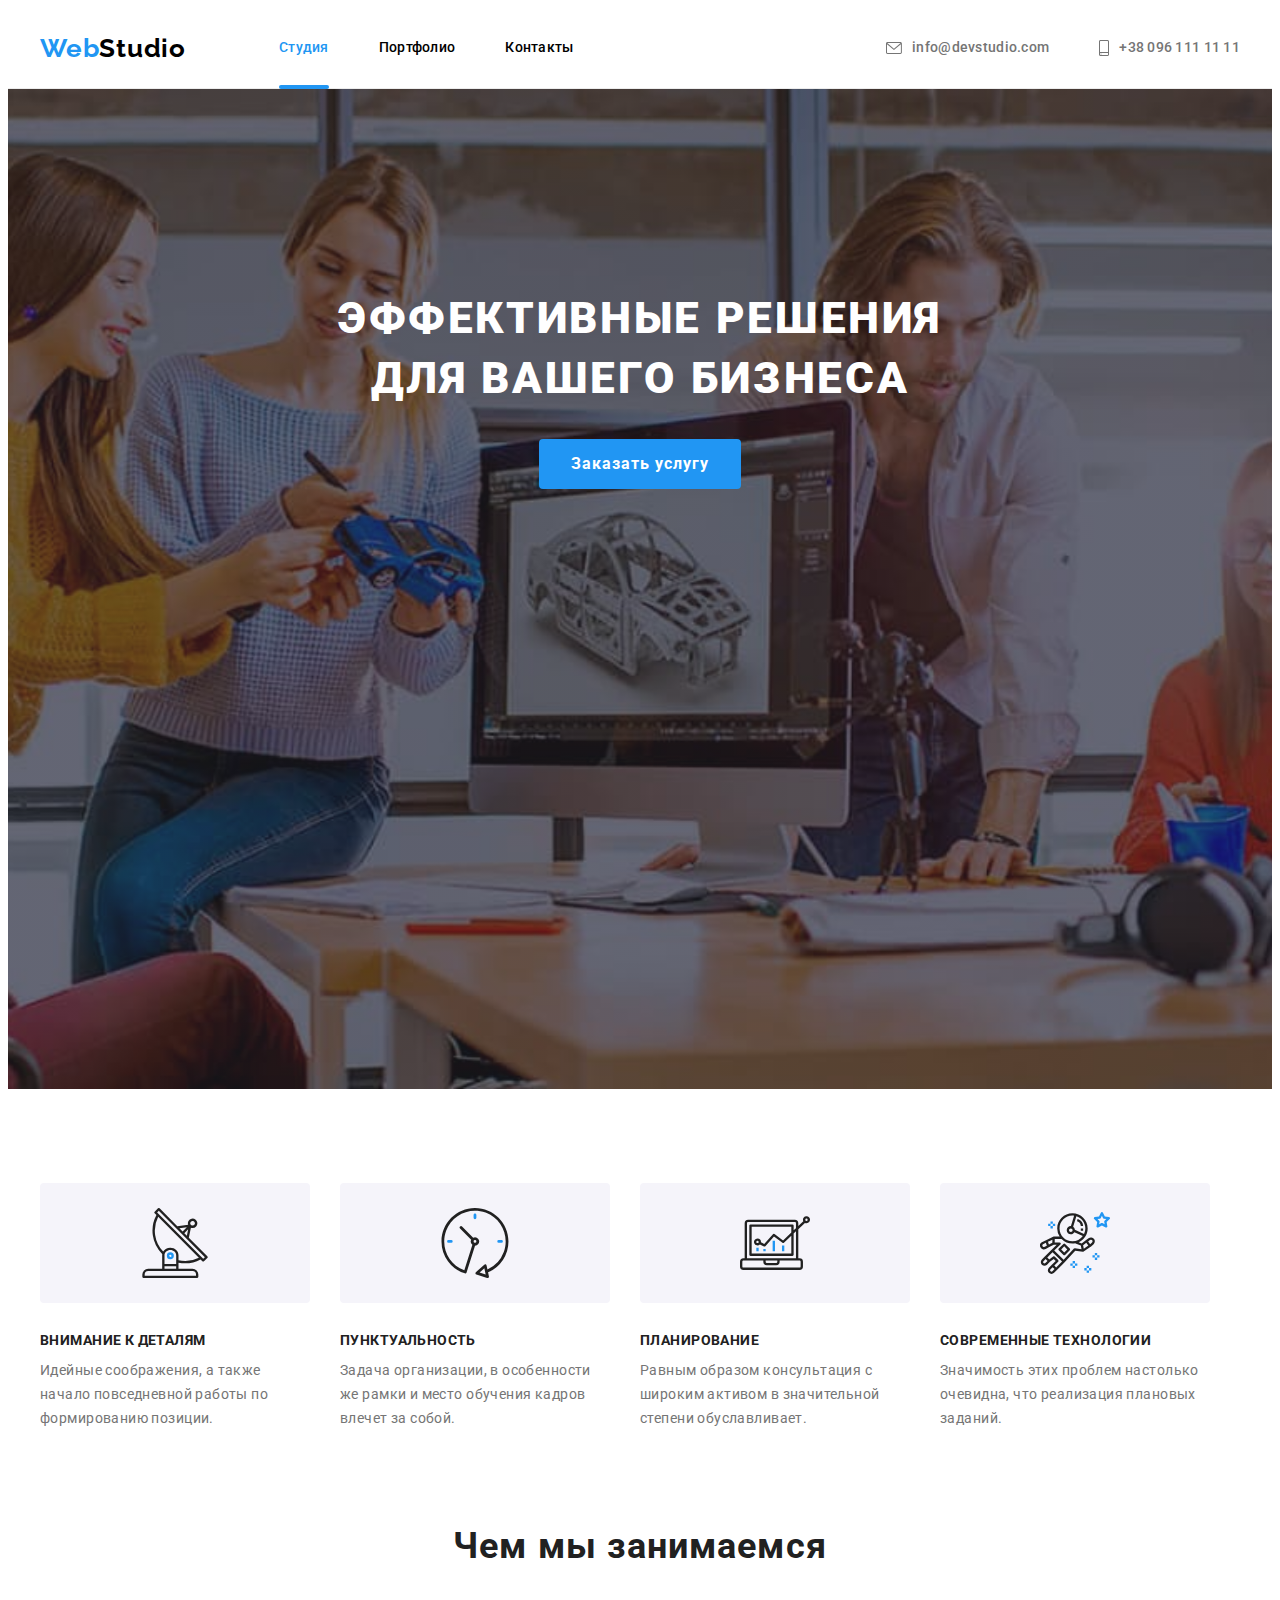
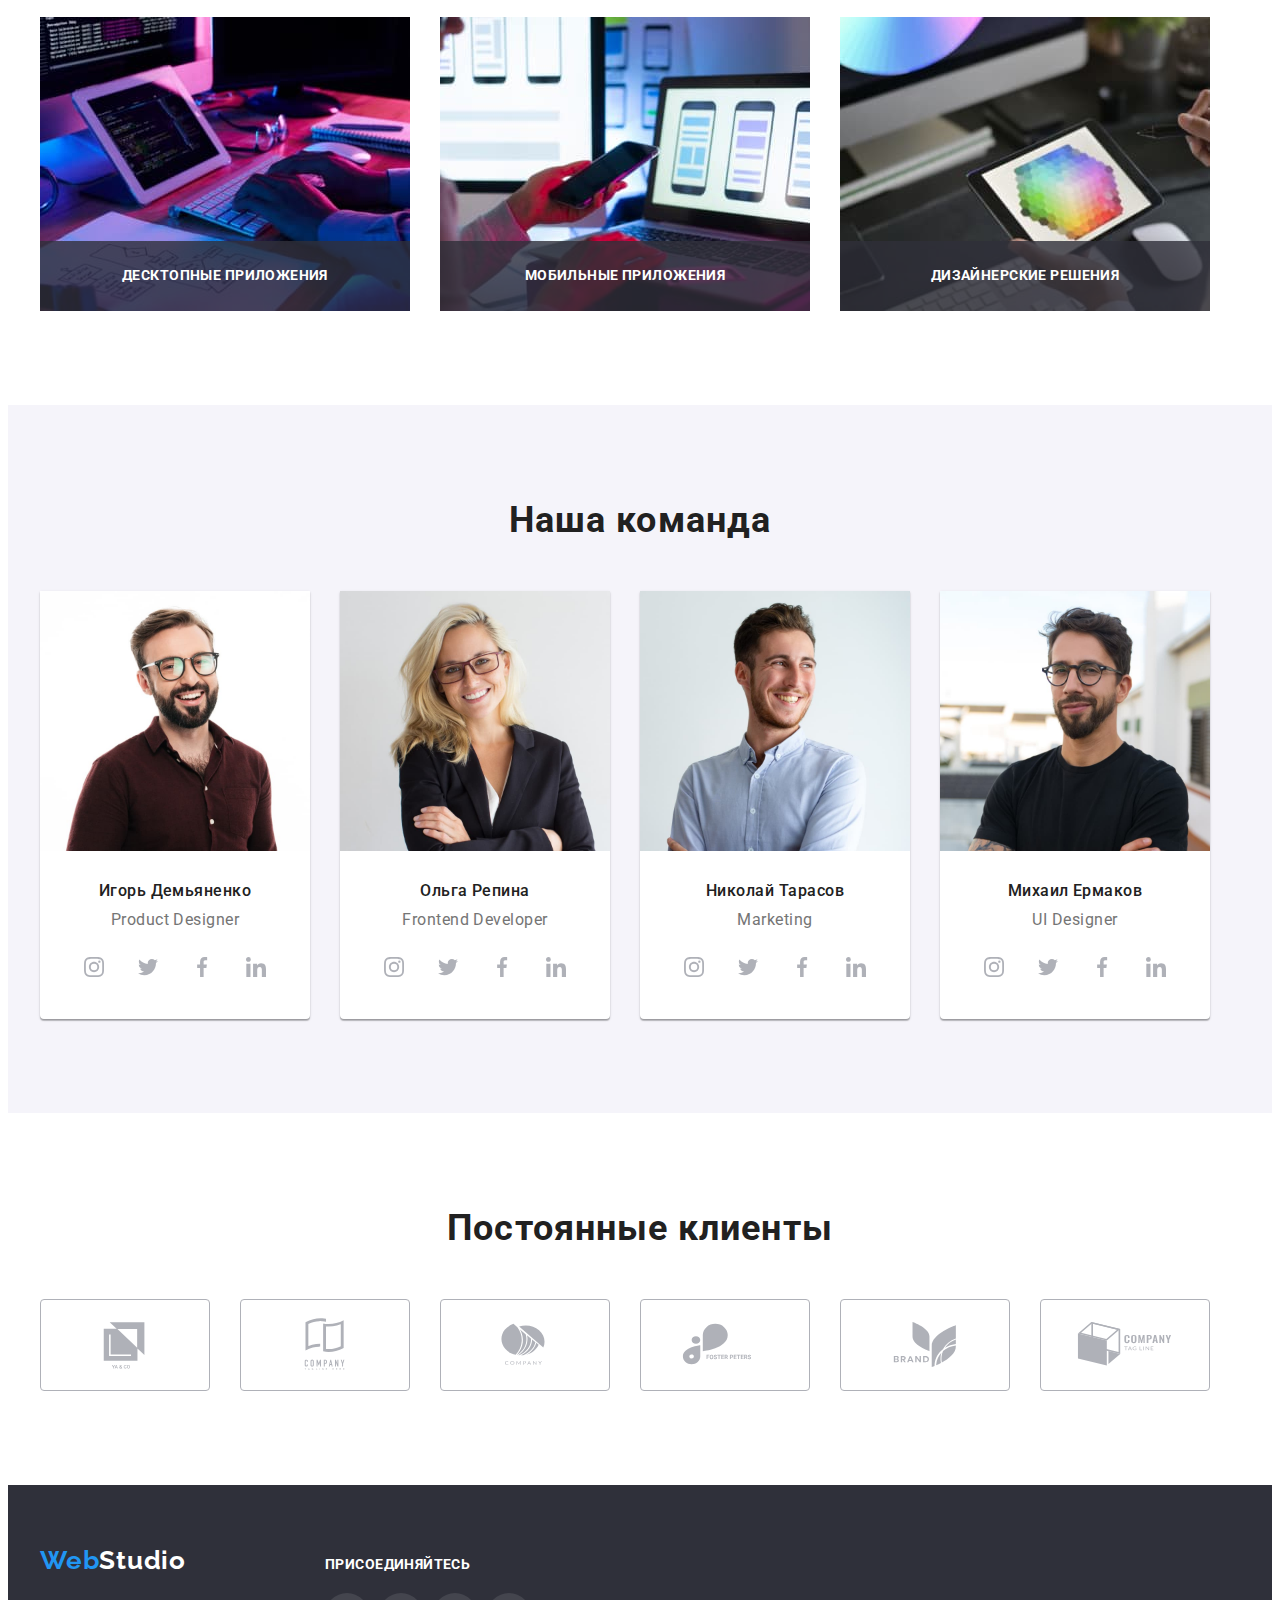
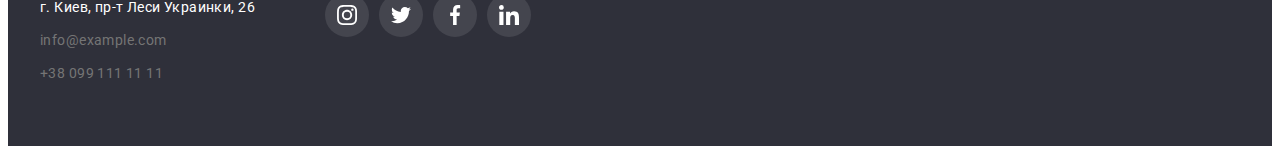
==== commit bf0de6c6: "finish" ====
--- a/index.html
+++ b/index.html
@@ -43,10 +43,14 @@
      <section class="hero">
       <div class="hero-container container ">
         <h1 class="hero-title">Эффективные решения для вашего бизнеса</h1>
-        <button class="hero-btn" type="button">Заказать услугу</button>
-        <div class="backdrop">
+        <button class="hero-btn" type="button" data-modal-open>Заказать услугу</button>
+        <div class="backdrop is-hidden" data-modal>
           <div class="modal">
-            
+            <button class="modal-btn" data-modal-close>
+              <svg class="modal-icon" width="11" height="11">
+                <use href="./img/icons.svg#vector"></use>
+              </svg>
+            </button>                        
           </div>
         </div>
       </div>
--- a/css/style.css
+++ b/css/style.css
@@ -11,6 +11,7 @@
     --bg-overlay-work: rgba(47, 48, 58, 0.8);
     --bg-overlay-filter:rgba(33, 150, 243, 0.9);
     --bg-backdrop: rgba(0, 0, 0, 0.2);
+    --backdrop-btn:rgba(0, 0, 0, 0.1);
     --social-icon: #AFB1B8;
 
     --second-background-color:#F5F4FA;
@@ -257,6 +258,16 @@
     background-color: var(--bg-backdrop);
     z-index: 1;
 }
+.backdrop.is-hidden{
+    opacity: 0;
+    pointer-events: none;
+    visibility: hidden;
+
+
+}
+.backdrop.is-hidden .modal {
+    transform: scale(1, 2.5) rotate(-20deg) translate(100%, 100%);
+}
 .modal{
     position: absolute;
     left: 50%;
@@ -264,11 +275,31 @@
     transform: translate(-50%, -50%);
     width: 528px;
     height: 581px;
+    padding: 8px;
+
     background-color: var(--hero-title-color);
     border-radius: 4px;
     box-shadow: var(--modal-shadow);
-    
-    
+ 
+    transform: scale(1) rotate(0) translate(-50%, -50%);
+    transition: transform 500ms;
+  
+}
+.modal-btn{
+    position: absolute;
+    right: 10px;
+    top: 10px;
+    display: flex;
+    width: 30px;
+    height: 30px;
+
+    justify-content: center;
+    align-items: center;
+    border-radius: 50% 50%;
+    background-color: var(--hero-title-color);
+    border: 1px solid var(--backdrop-btn);
+
+    cursor: pointer;
 }
 
 /* -------------------about--------------------------- */
